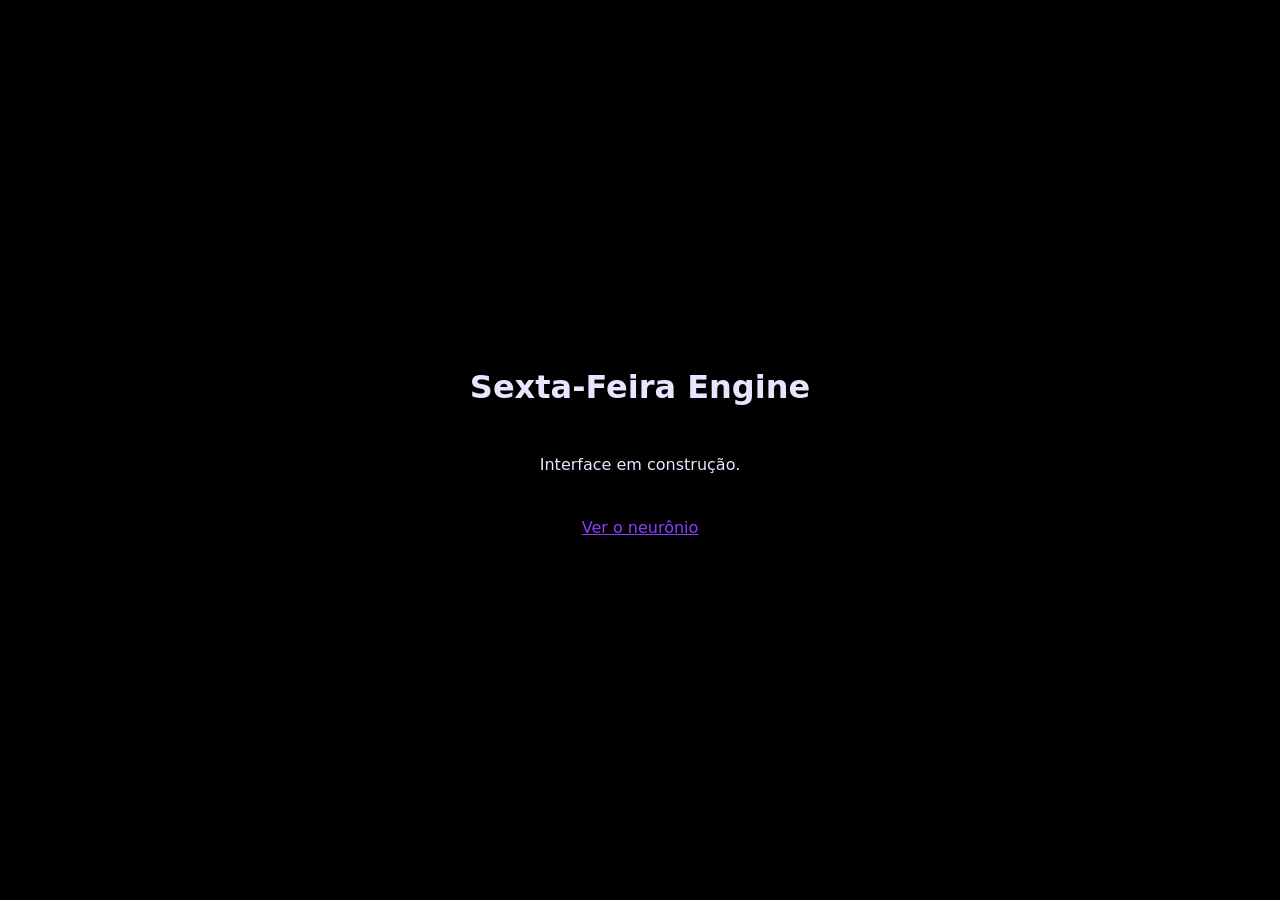
==== interface/index.html @ 53785221 "v0.1.0 engine" ====
<!DOCTYPE html>
<html lang="pt-BR">
<head>
<meta charset="utf-8">
<meta name="viewport" content="width=device-width, initial-scale=1">
<title>Sexta-Feira Engine</title>
<style>
  html, body { margin: 0; height: 100%; background: #000; color: #e8e6ff; font-family: system-ui, sans-serif; }
  main { min-height: 100%; display: flex; flex-direction: column; align-items: center; justify-content: center; gap: 12px; }
  a { color: #8b3dff; }
</style>
</head>
<body>
<main>
  <h1>Sexta-Feira Engine</h1>
  <p>Interface em construção.</p>
  <p><a href="neuronio.html">Ver o neurônio</a></p>
</main>
</body>
</html>
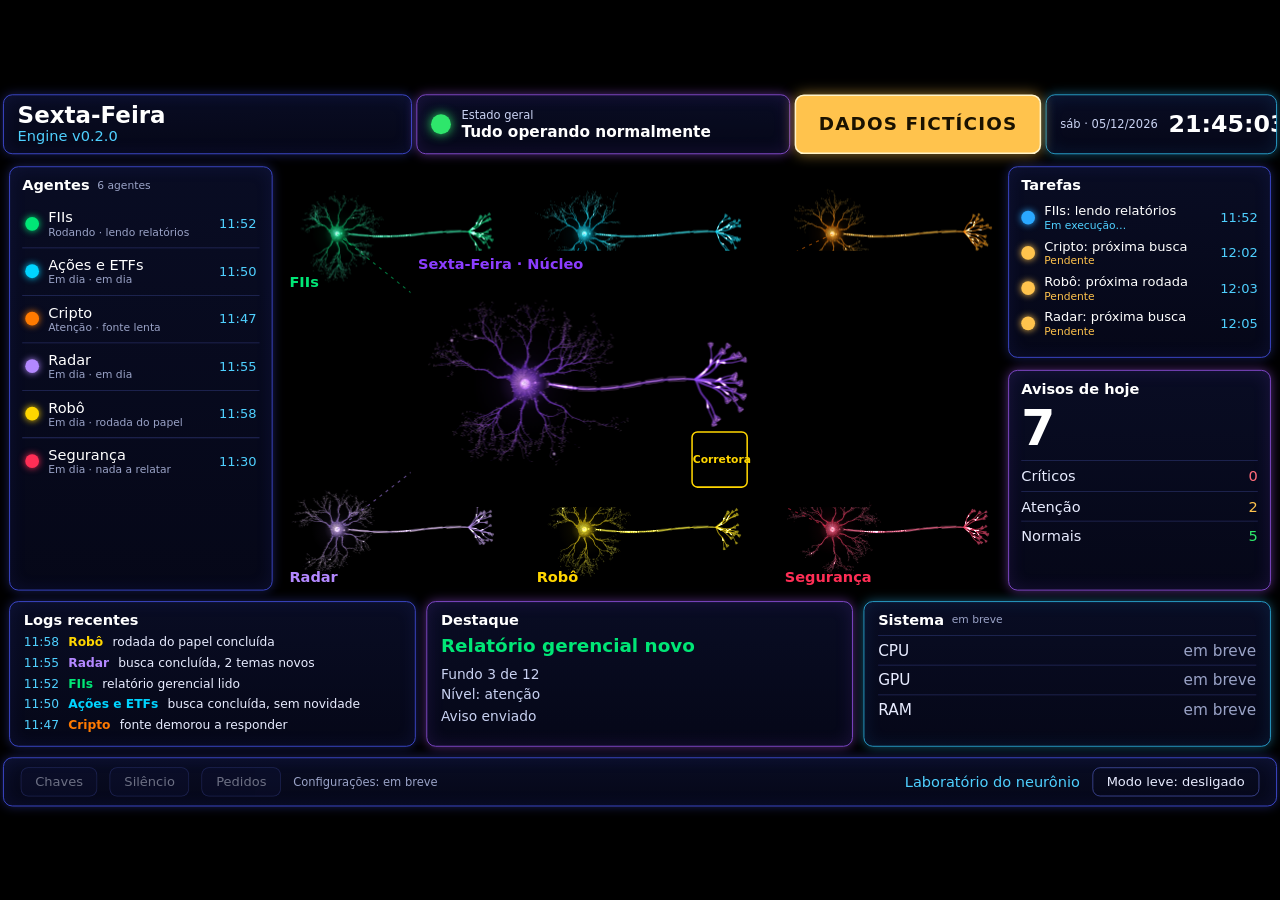
==== commit 010bf562: "Engine v0.2.0: a tela do mapa com dados fictícios Co-Authored-By: Claude Sonnet 5.5 <noreply@anthrop" ====
--- a/interface/index.html
+++ b/interface/index.html
@@ -4,17 +4,18 @@
 <meta charset="utf-8">
 <meta name="viewport" content="width=device-width, initial-scale=1">
 <title>Sexta-Feira Engine</title>
-<style>
-  html, body { margin: 0; height: 100%; background: #000; color: #e8e6ff; font-family: system-ui, sans-serif; }
-  main { min-height: 100%; display: flex; flex-direction: column; align-items: center; justify-content: center; gap: 12px; }
-  a { color: #8b3dff; }
-</style>
+<link rel="stylesheet" href="cores.css">
+<link rel="stylesheet" href="tela.css">
 </head>
 <body>
-<main>
-  <h1>Sexta-Feira Engine</h1>
-  <p>Interface em construção.</p>
-  <p><a href="neuronio.html">Ver o neurônio</a></p>
-</main>
+<div id="palco">
+  <div id="tela" role="application" aria-label="Sexta-Feira: mapa dos agentes (dados fictícios)">
+    <div class="selo" id="selo" role="status">DADOS FICTÍCIOS</div>
+  </div>
+</div>
+<noscript><p class="sem-js">A Sexta-Feira Engine precisa de JavaScript para desenhar a tela. Nada é carregado de fora.</p></noscript>
+<script src="dados-ficticios.js"></script>
+<script src="neuronio.js"></script>
+<script src="tela.js"></script>
 </body>
 </html>
--- a/interface/cores.css
+++ b/interface/cores.css
@@ -0,0 +1,25 @@
+/* Sexta-Feira Engine: as cores. É o arquivo que o dono edita (só variáveis; nada de layout aqui).
+   Os neurônios também leem estas variáveis, então mudar uma cor muda a borda e o neurônio dela. */
+:root {
+  /* cada agente (os valores do neuronio.html) */
+  --cor-sexta-feira: #8B3DFF;
+  --cor-fiis: #00E676;
+  --cor-acoes-etfs: #00D4FF;
+  --cor-cripto: #FF7A00;
+  --cor-radar: #B388FF;
+  --cor-robo: #FFD600;
+  --cor-seguranca: #FF2E55;
+  --cor-corretora: #FFD600;
+
+  /* a moldura (as mesmas do mapa) */
+  --fundo: #000000;
+  --borda: #4d5bff;
+  --borda-roxa: #a45cff;
+  --borda-ciano: #33c8ff;
+  --texto: #e8ecff;
+  --texto-fraco: #9aa3c7;
+  --ok: #2ee66b;
+  --atencao: #ffc34d;
+  --ruim: #ff6b7a;
+  --ciano: #4fd0ff;
+}
--- a/interface/tela.css
+++ b/interface/tela.css
@@ -0,0 +1,98 @@
+/* Sexta-Feira Engine v0.2.0: o layout. As cores ficam em cores.css. A tela é desenhada em 1672×941 e escalada inteira (transform),
+   as mesmas medidas da moldura do mapa da Sexta-Feira. Só leitura: nada aqui pede dado nem chama rede. */
+*, *::before, *::after { box-sizing: border-box; }
+html, body { margin: 0; height: 100%; background: var(--fundo); color: var(--texto); overflow: hidden;
+  font-family: system-ui, -apple-system, "Segoe UI", Roboto, Helvetica, Arial, sans-serif; font-weight: 500; line-height: 1.2; }
+.sem-js { position: fixed; inset: 0; margin: 0; display: grid; place-items: center; text-align: center; padding: 24px; color: var(--texto-fraco); }
+#palco { position: fixed; inset: 0; overflow: hidden; background: var(--fundo); }
+#tela { position: absolute; left: 0; top: 0; width: 1672px; height: 941px; transform-origin: 0 0; }
+#tela > * { position: absolute; }
+button { font: inherit; color: inherit; background: none; border: 0; padding: 0; margin: 0; cursor: pointer; text-align: inherit; }
+button:focus-visible, a:focus-visible { outline: 2px solid #c9b8ff; outline-offset: 2px; }
+button:disabled { cursor: not-allowed; }
+a { color: var(--ciano); text-decoration: none; }
+
+/* caixas */
+.cx { background: linear-gradient(180deg, rgba(10, 14, 40, .88), rgba(6, 8, 26, .92)); border: 1.5px solid var(--borda); border-radius: 12px;
+  box-shadow: 0 0 14px rgba(77, 91, 255, .35), inset 0 0 22px rgba(77, 91, 255, .10); padding: 12px 16px; overflow: hidden; }
+.cx.roxa { border-color: var(--borda-roxa); box-shadow: 0 0 14px rgba(170, 90, 255, .5), inset 0 0 22px rgba(150, 70, 255, .14); }
+.cx.ciano { border-color: var(--borda-ciano); box-shadow: 0 0 14px rgba(50, 190, 255, .45), inset 0 0 22px rgba(40, 160, 255, .12); }
+.cx h3 { margin: 0 0 8px; font-size: 19px; font-weight: 700; color: #fff; display: flex; align-items: center; gap: 10px; white-space: nowrap; }
+.cx h3 small { font-size: 14px; font-weight: 500; color: var(--texto-fraco); }
+.cx h3 .volta { margin-left: auto; font-size: 15px; color: var(--ciano); }
+.v { color: var(--ok); } .am { color: var(--atencao); } .ruim { color: var(--ruim); } .ap { color: var(--texto-fraco); }
+.vazio { color: var(--texto-fraco); font-size: 16px; padding: 8px 0; }
+
+/* topo */
+.topo { left: 4px; right: 4px; top: 6px; height: 78px; display: flex; gap: 6px; }
+.topo .cx { display: flex; align-items: center; gap: 14px; padding: 0 18px; min-width: 0; white-space: nowrap; }
+.topo .logo { flex: 462 1 0; } .topo .estado { flex: 420 1 0; } .topo .relogio { flex: 246 0 0; justify-content: space-between; }
+.topo .nm { font-size: 30px; font-weight: 700; color: #fff; line-height: 1.05; } .topo .sb { font-size: 19px; color: var(--ciano); }
+.topo .b { font-size: 20px; font-weight: 700; color: #fff; }
+.topo .hr { font-size: 31px; font-weight: 700; color: #fff; font-variant-numeric: tabular-nums; }
+.topo .a { font-size: 15px; color: #c9d2f2; }
+.bola { width: 26px; height: 26px; border-radius: 50%; background: var(--ok); box-shadow: 0 0 14px var(--ok); flex: none; }
+.bola.am { background: var(--atencao); box-shadow: 0 0 14px var(--atencao); } .bola.ruim { background: var(--ruim); box-shadow: 0 0 14px var(--ruim); }
+
+/* o selo "dados fictícios": mora no index.html, entra no topo pelo tela.js e fica sempre à vista (sem o JS, aparece no canto) */
+.selo { right: 12px; top: 96px; z-index: 50; padding: 6px 14px; font-size: 18px; font-weight: 700; letter-spacing: 1.5px; color: #1a1200;
+  background: var(--atencao); border: 2px solid #fff3c9; border-radius: 10px; box-shadow: 0 0 18px rgba(255, 195, 77, .6); pointer-events: none; }
+.topo .selo { position: static; flex: 270 0 0; display: grid; place-items: center; height: 78px; font-size: 24px; border-radius: 12px; }
+
+/* colunas */
+.esq { left: 12px; top: 100px; width: 344px; height: 554px; }
+.tarefas { right: 12px; top: 100px; width: 343px; height: 250px; }
+.avisos { right: 12px; top: 366px; width: 343px; height: 288px; }
+.ln { display: flex; align-items: center; gap: 12px; height: 62px; border-top: 1px solid rgba(110, 125, 255, .28); padding: 0 4px; width: 100%; }
+h3 + .ln { border-top: 0; }
+.ln .pt { width: 18px; height: 18px; border-radius: 50%; flex: none; background: var(--c, var(--ok)); box-shadow: 0 0 10px var(--c, var(--ok)); }
+.ln .n { font-size: 19px; color: #fff; min-width: 0; flex: 1; white-space: nowrap; overflow: hidden; text-overflow: ellipsis; }
+.ln .n small { display: block; font-size: 14px; color: var(--texto-fraco); }
+.ln .h { font-size: 17px; color: var(--ciano); font-variant-numeric: tabular-nums; }
+.ln.sel { background: rgba(77, 91, 255, .16); border-radius: 8px; }
+.tf { display: flex; gap: 12px; align-items: center; height: 46px; }
+.tf .pt { width: 18px; height: 18px; border-radius: 50%; background: #2aa8ff; box-shadow: 0 0 10px #2aa8ff; flex: none; }
+.tf .pt.pe { background: var(--atencao); box-shadow: 0 0 10px var(--atencao); }
+.tf .t { font-size: 17px; color: #fff; min-width: 0; flex: 1; white-space: nowrap; overflow: hidden; text-overflow: ellipsis; }
+.tf .t small { display: block; font-size: 14px; color: var(--ciano); } .tf .t small.am { color: var(--atencao); }
+.tf .h { font-size: 17px; color: var(--ciano); font-variant-numeric: tabular-nums; }
+.det .kv { display: flex; justify-content: space-between; font-size: 18px; padding: 9px 0; border-top: 1px solid rgba(110, 125, 255, .28); }
+.det .kv span:first-child { color: var(--texto-fraco); }
+.det .grande { font-size: 30px; font-weight: 700; color: #fff; margin: 4px 0 8px; display: flex; align-items: center; gap: 12px; }
+.avisos .num { font-size: 64px; font-weight: 700; color: #fff; line-height: 1; margin: 6px 0 10px; }
+.avisos .kv { display: flex; justify-content: space-between; font-size: 19px; padding: 8px 0; border-top: 1px solid rgba(110, 125, 255, .28); }
+
+/* o centro: neurônios */
+.nr { position: absolute; display: block; padding: 0; border-radius: 10px; }
+.nr canvas { display: block; width: 100%; height: 100%; mix-blend-mode: screen; pointer-events: none; }
+.nr .rot { position: absolute; left: 10px; bottom: 4px; font-size: 19px; font-weight: 700; color: var(--c, #fff); text-shadow: 0 0 8px #000, 0 0 3px #000; pointer-events: none; }
+.nr.sel { box-shadow: 0 0 0 1.5px var(--c), 0 0 22px var(--c); }
+.nr.pulso { animation: pulso .55s ease-out; }
+@keyframes pulso { 0% { box-shadow: 0 0 0 1.5px var(--c), 0 0 34px var(--c); } 100% { box-shadow: 0 0 0 0 transparent; } }
+.nr.centro { cursor: default; z-index: 2; }
+.nr.centro .rot { top: 6px; bottom: auto; }
+.fios { left: 0; top: 0; width: 1672px; height: 941px; pointer-events: none; z-index: 1; }
+.fios line { stroke: var(--c); stroke-opacity: .5; stroke-width: 1.5; stroke-dasharray: 4 6; }
+.fios circle { fill: var(--c); filter: drop-shadow(0 0 6px var(--c)); }
+.satelite { z-index: 3; width: 74px; height: 74px; border: 2px solid var(--cor-corretora); border-radius: 8px; background: rgba(0, 0, 0, .7);
+  display: grid; place-items: center; text-align: center; font-size: 14px; font-weight: 700; color: var(--cor-corretora); line-height: 1.1; pointer-events: none; }
+
+/* faixa de baixo */
+.bx { left: 12px; right: 12px; top: 668px; height: 190px; display: flex; gap: 14px; }
+.bx .cx { min-width: 0; padding: 12px 18px; } .bx .logs { flex: 530 1 0; } .bx .dest { flex: 558 1 0; } .bx .stat { flex: 531 1 0; }
+.lg { display: flex; gap: 12px; font-size: 16px; height: 27px; white-space: nowrap; overflow: hidden; text-overflow: ellipsis; }
+.lg .h { color: var(--ciano); font-variant-numeric: tabular-nums; } .lg .a { color: #fff; font-weight: 700; }
+.dest .t { font-size: 24px; font-weight: 700; color: #fff; margin: 4px 0 8px; white-space: nowrap; overflow: hidden; text-overflow: ellipsis; }
+.dest .l { font-size: 18px; color: #c9d2f2; padding: 3px 0; }
+.stat .m { display: flex; justify-content: space-between; font-size: 20px; padding: 7px 0; border-top: 1px solid rgba(110, 125, 255, .28); }
+.stat .m span:last-child { color: var(--texto-fraco); }
+
+/* rodapé */
+.rp { left: 4px; right: 4px; top: 872px; height: 64px; display: flex; align-items: center; gap: 16px; padding: 0 22px; font-size: 19px; white-space: nowrap; overflow: hidden; }
+.rp .esp { margin-left: auto; }
+.rp button.cfg { border: 1.5px solid rgba(110, 125, 255, .45); border-radius: 10px; padding: 8px 18px; font-size: 17px; background: rgba(20, 24, 70, .5); }
+.rp button.cfg:disabled { opacity: .45; }
+.rp button.leve { border: 1.5px solid rgba(110, 125, 255, .6); border-radius: 10px; padding: 8px 18px; font-size: 17px; }
+.rp button.leve[aria-pressed=true] { color: #d7ffe4; border-color: var(--ok); background: rgba(46, 230, 107, .12); }
+.rp .em-breve { color: var(--texto-fraco); font-size: 15px; }
+@media (prefers-reduced-motion: reduce) { .nr.pulso { animation: none; } }
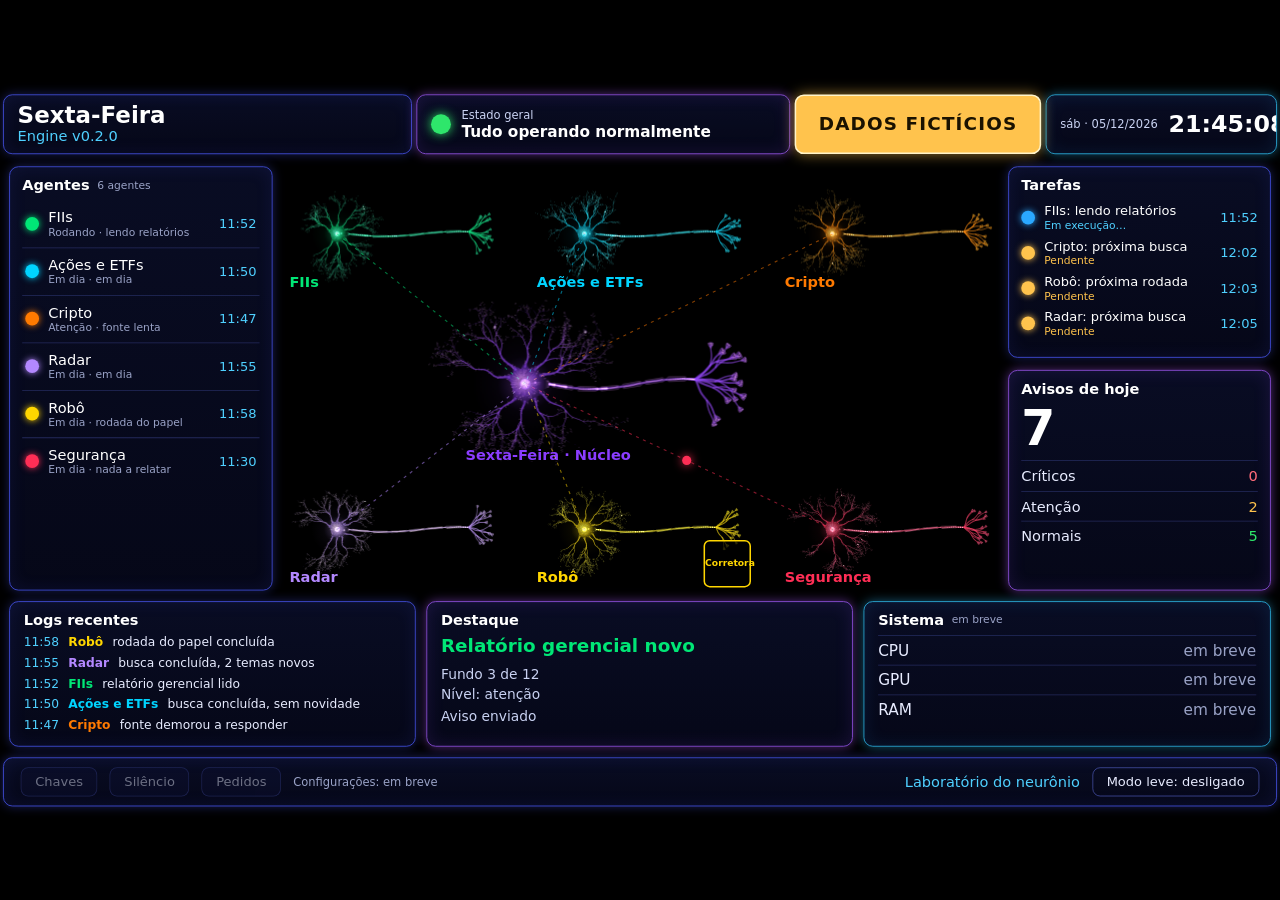
==== commit 8f4e48d2: "Engine v0.2.0: correções da auditoria independente Co-Authored-By: Claude Sonnet 5.5 <noreply@anthro" ====
--- a/interface/index.html
+++ b/interface/index.html
@@ -9,7 +9,7 @@
 </head>
 <body>
 <div id="palco">
-  <div id="tela" role="application" aria-label="Sexta-Feira: mapa dos agentes (dados fictícios)">
+  <div id="tela" role="region" aria-label="Sexta-Feira: mapa dos agentes (dados fictícios)">
     <div class="selo" id="selo" role="status">DADOS FICTÍCIOS</div>
   </div>
 </div>
--- a/interface/tela.css
+++ b/interface/tela.css
@@ -63,19 +63,19 @@
 .avisos .kv { display: flex; justify-content: space-between; font-size: 19px; padding: 8px 0; border-top: 1px solid rgba(110, 125, 255, .28); }
 
 /* o centro: neurônios */
-.nr { position: absolute; display: block; padding: 0; border-radius: 10px; }
-.nr canvas { display: block; width: 100%; height: 100%; mix-blend-mode: screen; pointer-events: none; }
+.nr { position: absolute; display: block; padding: 0; border-radius: 10px; mix-blend-mode: screen; }   /* o blend fica na caixa: o centro (z-index) não esconde os vizinhos */
+.nr canvas { display: block; width: 100%; height: 100%; pointer-events: none; }
 .nr .rot { position: absolute; left: 10px; bottom: 4px; font-size: 19px; font-weight: 700; color: var(--c, #fff); text-shadow: 0 0 8px #000, 0 0 3px #000; pointer-events: none; }
 .nr.sel { box-shadow: 0 0 0 1.5px var(--c), 0 0 22px var(--c); }
 .nr.pulso { animation: pulso .55s ease-out; }
 @keyframes pulso { 0% { box-shadow: 0 0 0 1.5px var(--c), 0 0 34px var(--c); } 100% { box-shadow: 0 0 0 0 transparent; } }
-.nr.centro { cursor: default; z-index: 2; }
-.nr.centro .rot { top: 6px; bottom: auto; }
+.nr.centro { cursor: default; z-index: 2; pointer-events: none; }   /* o Núcleo não é botão: o clique passa para quem está por baixo */
+.nr.centro .rot { top: 76%; bottom: auto; left: 12%; }
 .fios { left: 0; top: 0; width: 1672px; height: 941px; pointer-events: none; z-index: 1; }
 .fios line { stroke: var(--c); stroke-opacity: .5; stroke-width: 1.5; stroke-dasharray: 4 6; }
 .fios circle { fill: var(--c); filter: drop-shadow(0 0 6px var(--c)); }
-.satelite { z-index: 3; width: 74px; height: 74px; border: 2px solid var(--cor-corretora); border-radius: 8px; background: rgba(0, 0, 0, .7);
-  display: grid; place-items: center; text-align: center; font-size: 14px; font-weight: 700; color: var(--cor-corretora); line-height: 1.1; pointer-events: none; }
+.satelite { z-index: 3; width: 62px; height: 62px; border: 2px solid var(--cor-corretora); border-radius: 8px; background: rgba(0, 0, 0, .7);
+  display: grid; place-items: center; text-align: center; font-size: 12px; font-weight: 700; color: var(--cor-corretora); line-height: 1.1; pointer-events: none; }
 
 /* faixa de baixo */
 .bx { left: 12px; right: 12px; top: 668px; height: 190px; display: flex; gap: 14px; }
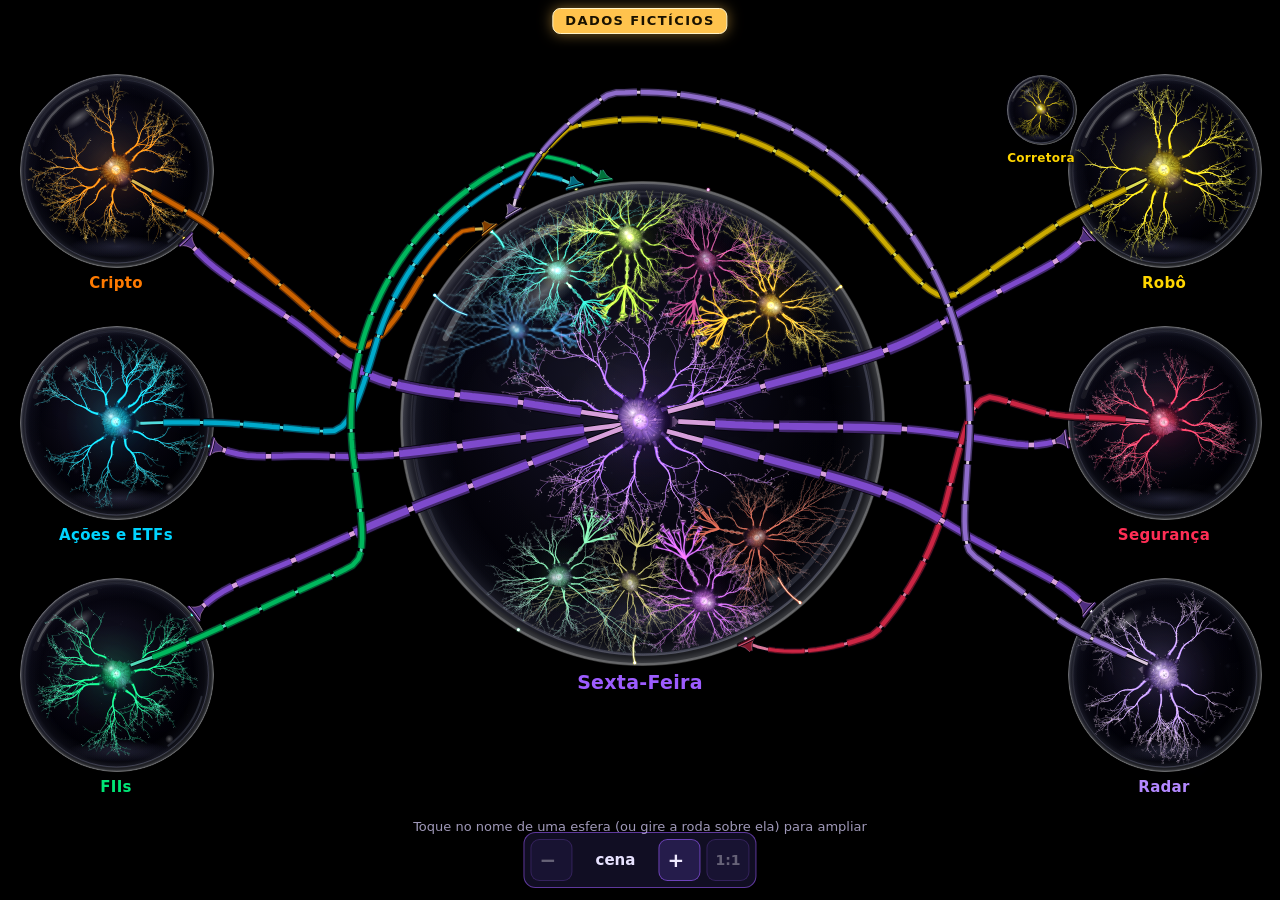
==== commit f6e87d74: "Engine v0.3.0: a cena viva (axônios com pulso e cone de crescimento, lupa e foco) Co-Authored-By: Cl" ====
--- a/interface/index.html
+++ b/interface/index.html
@@ -9,13 +9,15 @@
 </head>
 <body>
 <div id="palco">
-  <div id="tela" role="region" aria-label="Sexta-Feira: mapa dos agentes (dados fictícios)">
+  <div id="cena" role="region" aria-label="Sexta-Feira: o Núcleo e os agentes (dados fictícios)"></div>
+  <div class="selos">
     <div class="selo" id="selo" role="status">DADOS FICTÍCIOS</div>
   </div>
 </div>
 <noscript><p class="sem-js">A Sexta-Feira Engine precisa de JavaScript para desenhar a tela. Nada é carregado de fora.</p></noscript>
 <script src="dados-ficticios.js"></script>
 <script src="neuronio.js"></script>
+<script src="cena.js"></script>
 <script src="tela.js"></script>
 </body>
 </html>
--- a/interface/cores.css
+++ b/interface/cores.css
@@ -2,7 +2,7 @@
    Os neurônios também leem estas variáveis, então mudar uma cor muda a borda e o neurônio dela. */
 :root {
   /* cada agente (os valores do neuronio.html) */
-  --cor-sexta-feira: #8B3DFF;
+  --cor-sexta-feira: #9D5CFF;
   --cor-fiis: #00E676;
   --cor-acoes-etfs: #00D4FF;
   --cor-cripto: #FF7A00;
@@ -10,6 +10,18 @@
   --cor-robo: #FFD600;
   --cor-seguranca: #FF2E55;
   --cor-corretora: #FFD600;
+
+
+  /* os módulos do Núcleo: cada neurônio pequeno e os pulsos dele usam a sua cor */
+  --cor-mod-telegram: #38A8FF;
+  --cor-mod-internet: #19E3C3;
+  --cor-mod-planilha: #9BE22B;
+  --cor-mod-painel: #FF4FA8;
+  --cor-mod-mapa: #FFB224;
+  --cor-mod-resumo: #FF6A4D;
+  --cor-mod-backup: #D45CFF;
+  --cor-mod-salas: #E8E26A;
+  --cor-mod-aprendido: #7DFFB0;
 
   /* a moldura (as mesmas do mapa) */
   --fundo: #000000;
--- a/interface/tela.css
+++ b/interface/tela.css
@@ -1,98 +1,47 @@
-/* Sexta-Feira Engine v0.2.0: o layout. As cores ficam em cores.css. A tela é desenhada em 1672×941 e escalada inteira (transform),
-   as mesmas medidas da moldura do mapa da Sexta-Feira. Só leitura: nada aqui pede dado nem chama rede. */
+/* Sexta-Feira Engine v0.3.0: o layout da cena. As cores ficam em cores.css. Só leitura: nada aqui pede dado nem chama rede. */
 *, *::before, *::after { box-sizing: border-box; }
 html, body { margin: 0; height: 100%; background: var(--fundo); color: var(--texto); overflow: hidden;
   font-family: system-ui, -apple-system, "Segoe UI", Roboto, Helvetica, Arial, sans-serif; font-weight: 500; line-height: 1.2; }
 .sem-js { position: fixed; inset: 0; margin: 0; display: grid; place-items: center; text-align: center; padding: 24px; color: var(--texto-fraco); }
+button { font: inherit; color: inherit; background: none; border: 0; padding: 0; margin: 0; cursor: pointer; text-align: inherit; }
+button:focus-visible { outline: 2px solid #c9b8ff; outline-offset: 2px; }
+button:disabled { cursor: default; }
 #palco { position: fixed; inset: 0; overflow: hidden; background: var(--fundo); }
-#tela { position: absolute; left: 0; top: 0; width: 1672px; height: 941px; transform-origin: 0 0; }
-#tela > * { position: absolute; }
-button { font: inherit; color: inherit; background: none; border: 0; padding: 0; margin: 0; cursor: pointer; text-align: inherit; }
-button:focus-visible, a:focus-visible { outline: 2px solid #c9b8ff; outline-offset: 2px; }
-button:disabled { cursor: not-allowed; }
-a { color: var(--ciano); text-decoration: none; }
+#cena { position: absolute; left: 0; top: 0; }
+#cena canvas { position: absolute; display: block; transition: opacity .28s ease; }
+#cena canvas.ligacoes { pointer-events: none; z-index: 5; }
+#cena canvas.parede { position: absolute; pointer-events: none; z-index: 5; }
+#cena canvas.esfera { z-index: 2; }
+#cena canvas.esmaece { opacity: 0; pointer-events: none; }
+#cena.em-foco canvas.esfera:not(.esmaece) { z-index: 4; }
+/* o nome sob cada esfera (botão: toque ou Enter ampliam a esfera) */
+.nome { position: absolute; z-index: 8; transform: translate(-50%, 0); padding: 4px 12px; border-radius: 999px; font-size: 15px; font-weight: 700; letter-spacing: .3px;
+  color: var(--c, #fff); text-shadow: 0 0 8px #000, 0 0 3px #000; white-space: nowrap; }
+.nome:hover { background: rgba(255, 255, 255, .08); }
+.nome-nucleo { font-size: 19px; }
+.nome-sat { font-size: 12px; padding: 2px 8px; }
+#cena.em-foco .nome { opacity: 0; pointer-events: none; }
+@media (max-height: 520px) {
+  .selos { top: 4px; }
+  .selo { font-size: 11px; padding: 2px 9px; letter-spacing: 1px; }
+  .lupa-ctl { bottom: 6px; padding: 4px; }
+  .lupa-ctl button { min-width: 38px; height: 38px; }
+  .lupa-dica { display: none; }
+}
+/* os selos, no alto e no centro */
+.selos { position: fixed; left: 50%; top: 8px; z-index: 50; transform: translateX(-50%); display: flex; gap: 8px; align-items: center; pointer-events: none; }
+.selo { padding: 4px 12px; font-size: 13px; font-weight: 700; letter-spacing: 1.4px; color: #1a1200; background: var(--atencao); border: 1.5px solid #fff3c9; border-radius: 8px; box-shadow: 0 0 14px rgba(255, 195, 77, .5); }
+/* a lupa, embaixo e no centro (fora da cena, com tamanho de dedo em qualquer aparelho) */
+.lupa-ctl { position: fixed; left: 50%; bottom: 12px; z-index: 60; transform: translateX(-50%); display: flex; align-items: center; gap: 6px; padding: 6px; border-radius: 12px;
+  background: rgba(20, 16, 40, .88); border: 1px solid rgba(157, 92, 255, .55); font: 600 15px system-ui, sans-serif; color: #e8e2ff; }
+.lupa-ctl button { min-width: 42px; height: 42px; padding: 0 8px; border-radius: 9px; border: 1px solid rgba(157, 92, 255, .6); background: rgba(40, 30, 80, .92); color: #f0eaff; font: inherit; font-size: 20px; }
+.lupa-ctl button:disabled { opacity: .38; }
+.lupa-ctl .lupa-volta { font-size: 14px; }
+.lupa-z { min-width: 74px; text-align: center; font-variant-numeric: tabular-nums; }
+.voltar-cena { position: fixed; left: 12px; top: 8px; z-index: 60; padding: 8px 14px; border-radius: 10px; font-size: 15px; font-weight: 700; background: rgba(20, 16, 40, .88); border: 1px solid rgba(157, 92, 255, .6); color: #e8e2ff; }
+.voltar-cena[hidden] { display: none; }
+.lupa-dica { position: fixed; left: 50%; bottom: 66px; z-index: 60; transform: translateX(-50%); font: 13px system-ui, sans-serif; color: rgba(220, 210, 255, .72); pointer-events: none; white-space: nowrap; }
 
-/* caixas */
-.cx { background: linear-gradient(180deg, rgba(10, 14, 40, .88), rgba(6, 8, 26, .92)); border: 1.5px solid var(--borda); border-radius: 12px;
-  box-shadow: 0 0 14px rgba(77, 91, 255, .35), inset 0 0 22px rgba(77, 91, 255, .10); padding: 12px 16px; overflow: hidden; }
-.cx.roxa { border-color: var(--borda-roxa); box-shadow: 0 0 14px rgba(170, 90, 255, .5), inset 0 0 22px rgba(150, 70, 255, .14); }
-.cx.ciano { border-color: var(--borda-ciano); box-shadow: 0 0 14px rgba(50, 190, 255, .45), inset 0 0 22px rgba(40, 160, 255, .12); }
-.cx h3 { margin: 0 0 8px; font-size: 19px; font-weight: 700; color: #fff; display: flex; align-items: center; gap: 10px; white-space: nowrap; }
-.cx h3 small { font-size: 14px; font-weight: 500; color: var(--texto-fraco); }
-.cx h3 .volta { margin-left: auto; font-size: 15px; color: var(--ciano); }
-.v { color: var(--ok); } .am { color: var(--atencao); } .ruim { color: var(--ruim); } .ap { color: var(--texto-fraco); }
-.vazio { color: var(--texto-fraco); font-size: 16px; padding: 8px 0; }
-
-/* topo */
-.topo { left: 4px; right: 4px; top: 6px; height: 78px; display: flex; gap: 6px; }
-.topo .cx { display: flex; align-items: center; gap: 14px; padding: 0 18px; min-width: 0; white-space: nowrap; }
-.topo .logo { flex: 462 1 0; } .topo .estado { flex: 420 1 0; } .topo .relogio { flex: 246 0 0; justify-content: space-between; }
-.topo .nm { font-size: 30px; font-weight: 700; color: #fff; line-height: 1.05; } .topo .sb { font-size: 19px; color: var(--ciano); }
-.topo .b { font-size: 20px; font-weight: 700; color: #fff; }
-.topo .hr { font-size: 31px; font-weight: 700; color: #fff; font-variant-numeric: tabular-nums; }
-.topo .a { font-size: 15px; color: #c9d2f2; }
-.bola { width: 26px; height: 26px; border-radius: 50%; background: var(--ok); box-shadow: 0 0 14px var(--ok); flex: none; }
-.bola.am { background: var(--atencao); box-shadow: 0 0 14px var(--atencao); } .bola.ruim { background: var(--ruim); box-shadow: 0 0 14px var(--ruim); }
-
-/* o selo "dados fictícios": mora no index.html, entra no topo pelo tela.js e fica sempre à vista (sem o JS, aparece no canto) */
-.selo { right: 12px; top: 96px; z-index: 50; padding: 6px 14px; font-size: 18px; font-weight: 700; letter-spacing: 1.5px; color: #1a1200;
-  background: var(--atencao); border: 2px solid #fff3c9; border-radius: 10px; box-shadow: 0 0 18px rgba(255, 195, 77, .6); pointer-events: none; }
-.topo .selo { position: static; flex: 270 0 0; display: grid; place-items: center; height: 78px; font-size: 24px; border-radius: 12px; }
-
-/* colunas */
-.esq { left: 12px; top: 100px; width: 344px; height: 554px; }
-.tarefas { right: 12px; top: 100px; width: 343px; height: 250px; }
-.avisos { right: 12px; top: 366px; width: 343px; height: 288px; }
-.ln { display: flex; align-items: center; gap: 12px; height: 62px; border-top: 1px solid rgba(110, 125, 255, .28); padding: 0 4px; width: 100%; }
-h3 + .ln { border-top: 0; }
-.ln .pt { width: 18px; height: 18px; border-radius: 50%; flex: none; background: var(--c, var(--ok)); box-shadow: 0 0 10px var(--c, var(--ok)); }
-.ln .n { font-size: 19px; color: #fff; min-width: 0; flex: 1; white-space: nowrap; overflow: hidden; text-overflow: ellipsis; }
-.ln .n small { display: block; font-size: 14px; color: var(--texto-fraco); }
-.ln .h { font-size: 17px; color: var(--ciano); font-variant-numeric: tabular-nums; }
-.ln.sel { background: rgba(77, 91, 255, .16); border-radius: 8px; }
-.tf { display: flex; gap: 12px; align-items: center; height: 46px; }
-.tf .pt { width: 18px; height: 18px; border-radius: 50%; background: #2aa8ff; box-shadow: 0 0 10px #2aa8ff; flex: none; }
-.tf .pt.pe { background: var(--atencao); box-shadow: 0 0 10px var(--atencao); }
-.tf .t { font-size: 17px; color: #fff; min-width: 0; flex: 1; white-space: nowrap; overflow: hidden; text-overflow: ellipsis; }
-.tf .t small { display: block; font-size: 14px; color: var(--ciano); } .tf .t small.am { color: var(--atencao); }
-.tf .h { font-size: 17px; color: var(--ciano); font-variant-numeric: tabular-nums; }
-.det .kv { display: flex; justify-content: space-between; font-size: 18px; padding: 9px 0; border-top: 1px solid rgba(110, 125, 255, .28); }
-.det .kv span:first-child { color: var(--texto-fraco); }
-.det .grande { font-size: 30px; font-weight: 700; color: #fff; margin: 4px 0 8px; display: flex; align-items: center; gap: 12px; }
-.avisos .num { font-size: 64px; font-weight: 700; color: #fff; line-height: 1; margin: 6px 0 10px; }
-.avisos .kv { display: flex; justify-content: space-between; font-size: 19px; padding: 8px 0; border-top: 1px solid rgba(110, 125, 255, .28); }
-
-/* o centro: neurônios */
-.nr { position: absolute; display: block; padding: 0; border-radius: 10px; mix-blend-mode: screen; }   /* o blend fica na caixa: o centro (z-index) não esconde os vizinhos */
-.nr canvas { display: block; width: 100%; height: 100%; pointer-events: none; }
-.nr .rot { position: absolute; left: 10px; bottom: 4px; font-size: 19px; font-weight: 700; color: var(--c, #fff); text-shadow: 0 0 8px #000, 0 0 3px #000; pointer-events: none; }
-.nr.sel { box-shadow: 0 0 0 1.5px var(--c), 0 0 22px var(--c); }
-.nr.pulso { animation: pulso .55s ease-out; }
-@keyframes pulso { 0% { box-shadow: 0 0 0 1.5px var(--c), 0 0 34px var(--c); } 100% { box-shadow: 0 0 0 0 transparent; } }
-.nr.centro { cursor: default; z-index: 2; pointer-events: none; }   /* o Núcleo não é botão: o clique passa para quem está por baixo */
-.nr.centro .rot { top: 76%; bottom: auto; left: 12%; }
-.fios { left: 0; top: 0; width: 1672px; height: 941px; pointer-events: none; z-index: 1; }
-.fios line { stroke: var(--c); stroke-opacity: .5; stroke-width: 1.5; stroke-dasharray: 4 6; }
-.fios circle { fill: var(--c); filter: drop-shadow(0 0 6px var(--c)); }
-.satelite { z-index: 3; width: 62px; height: 62px; border: 2px solid var(--cor-corretora); border-radius: 8px; background: rgba(0, 0, 0, .7);
-  display: grid; place-items: center; text-align: center; font-size: 12px; font-weight: 700; color: var(--cor-corretora); line-height: 1.1; pointer-events: none; }
-
-/* faixa de baixo */
-.bx { left: 12px; right: 12px; top: 668px; height: 190px; display: flex; gap: 14px; }
-.bx .cx { min-width: 0; padding: 12px 18px; } .bx .logs { flex: 530 1 0; } .bx .dest { flex: 558 1 0; } .bx .stat { flex: 531 1 0; }
-.lg { display: flex; gap: 12px; font-size: 16px; height: 27px; white-space: nowrap; overflow: hidden; text-overflow: ellipsis; }
-.lg .h { color: var(--ciano); font-variant-numeric: tabular-nums; } .lg .a { color: #fff; font-weight: 700; }
-.dest .t { font-size: 24px; font-weight: 700; color: #fff; margin: 4px 0 8px; white-space: nowrap; overflow: hidden; text-overflow: ellipsis; }
-.dest .l { font-size: 18px; color: #c9d2f2; padding: 3px 0; }
-.stat .m { display: flex; justify-content: space-between; font-size: 20px; padding: 7px 0; border-top: 1px solid rgba(110, 125, 255, .28); }
-.stat .m span:last-child { color: var(--texto-fraco); }
-
-/* rodapé */
-.rp { left: 4px; right: 4px; top: 872px; height: 64px; display: flex; align-items: center; gap: 16px; padding: 0 22px; font-size: 19px; white-space: nowrap; overflow: hidden; }
-.rp .esp { margin-left: auto; }
-.rp button.cfg { border: 1.5px solid rgba(110, 125, 255, .45); border-radius: 10px; padding: 8px 18px; font-size: 17px; background: rgba(20, 24, 70, .5); }
-.rp button.cfg:disabled { opacity: .45; }
-.rp button.leve { border: 1.5px solid rgba(110, 125, 255, .6); border-radius: 10px; padding: 8px 18px; font-size: 17px; }
-.rp button.leve[aria-pressed=true] { color: #d7ffe4; border-color: var(--ok); background: rgba(46, 230, 107, .12); }
-.rp .em-breve { color: var(--texto-fraco); font-size: 15px; }
-@media (prefers-reduced-motion: reduce) { .nr.pulso { animation: none; } }
+/* celular em pé: o botão de voltar desce para baixo dos selos, para não cobrir o "dados fictícios" */
+@media (max-width: 640px) { .voltar-cena { top: 44px; left: 8px; padding: 6px 12px; font-size: 14px; } }
+@media (max-height: 520px) and (min-width: 641px) { .voltar-cena { top: 36px; } }
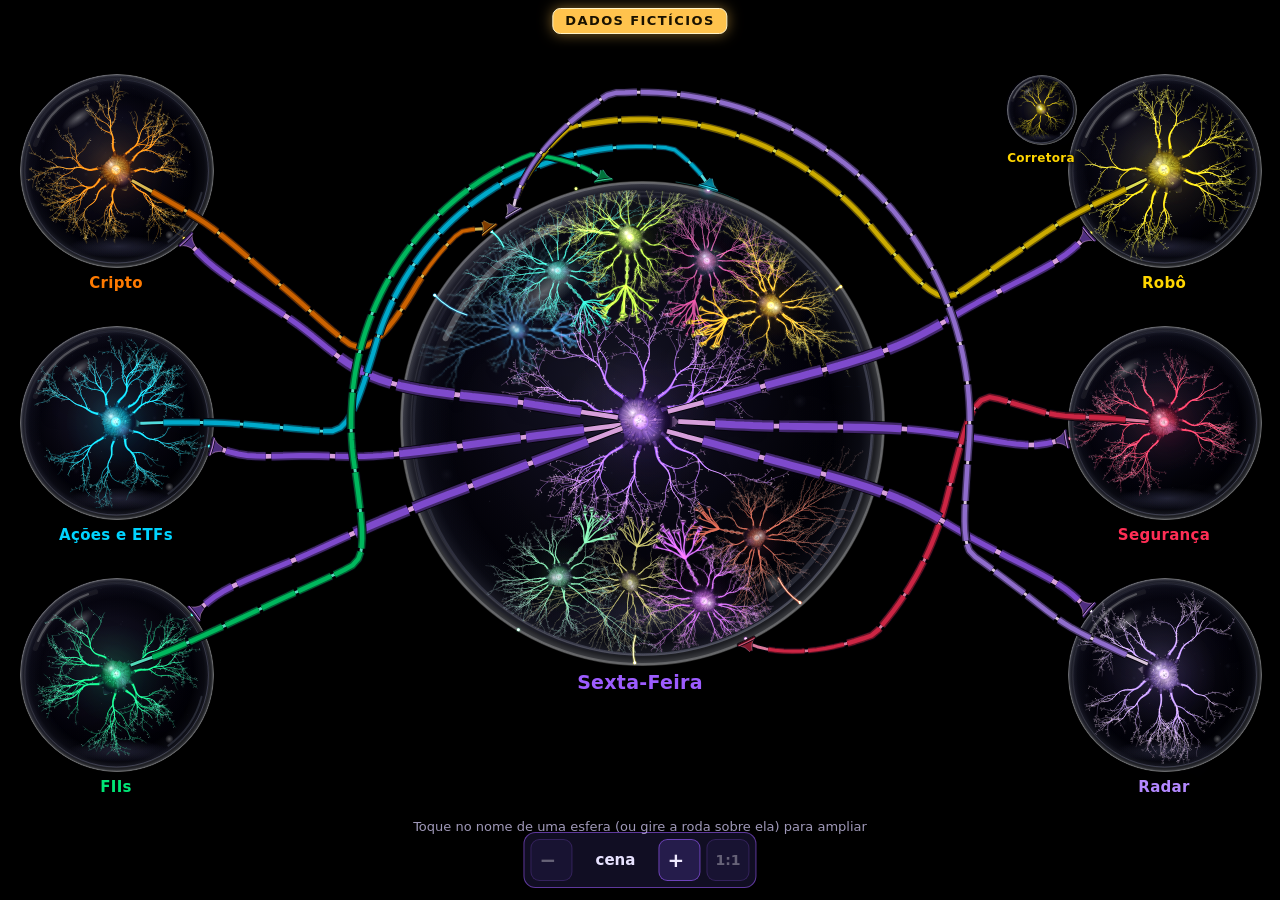
==== commit a64a1a39: "v0.4.0 (em andamento): fonte em pastas, montador e carregador; tela idêntica à v0.3.0 (101 pontos) C" ====
--- a/interface/index.html
+++ b/interface/index.html
@@ -16,6 +16,7 @@
 </div>
 <noscript><p class="sem-js">A Sexta-Feira Engine precisa de JavaScript para desenhar a tela. Nada é carregado de fora.</p></noscript>
 <script src="dados-ficticios.js"></script>
+<script src="sf.js"></script>
 <script src="neuronio.js"></script>
 <script src="cena.js"></script>
 <script src="tela.js"></script>
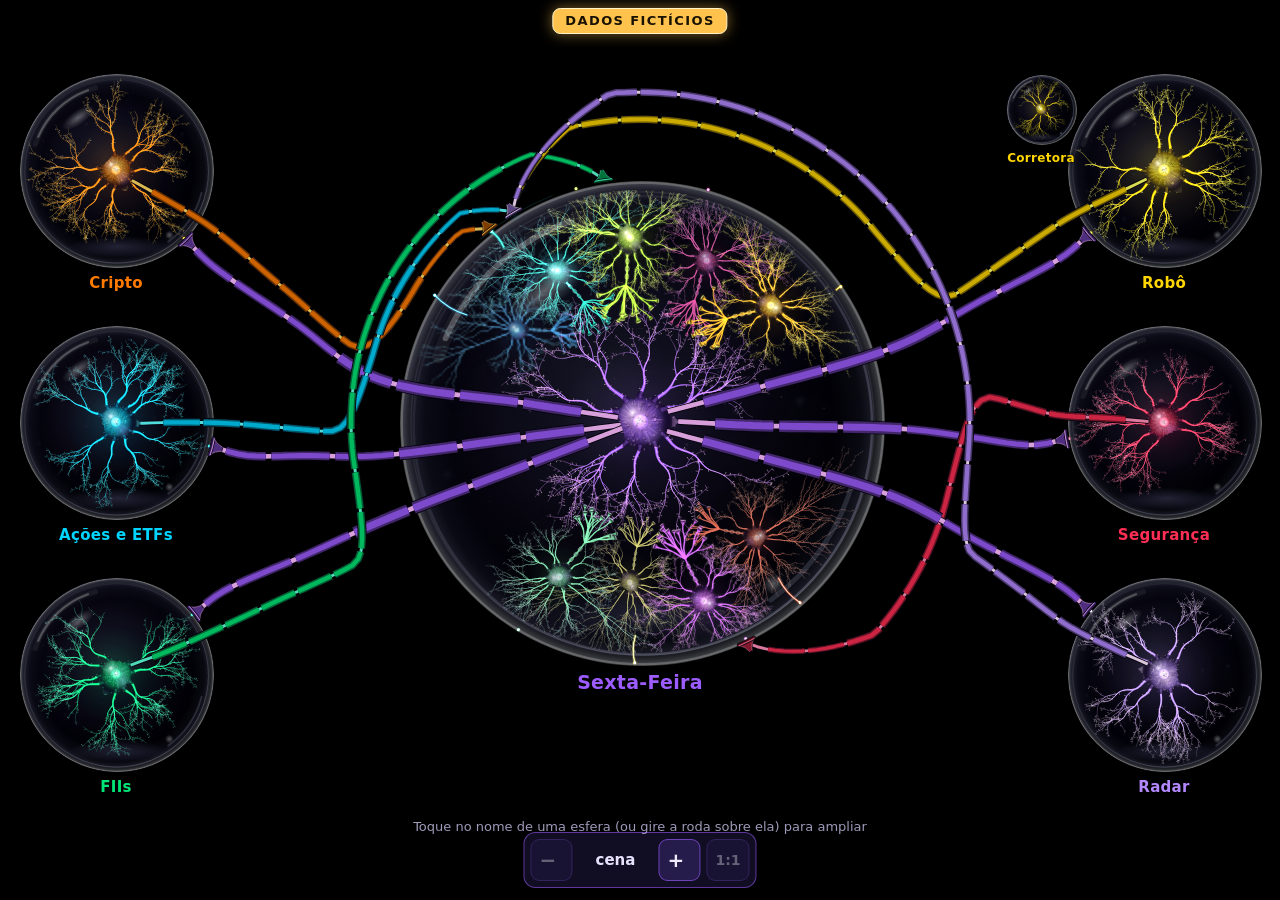
==== commit afb05b97: "v0.4.0 (em andamento): partes ligacoes/ponta e ligacoes/pulso; teste de imagem com tentativas nas ce" ====
--- a/interface/index.html
+++ b/interface/index.html
@@ -18,6 +18,7 @@
 <script src="dados-ficticios.js"></script>
 <script src="sf.js"></script>
 <script src="neuronio.js"></script>
+<script src="ligacoes.js"></script>
 <script src="cena.js"></script>
 <script src="tela.js"></script>
 </body>
